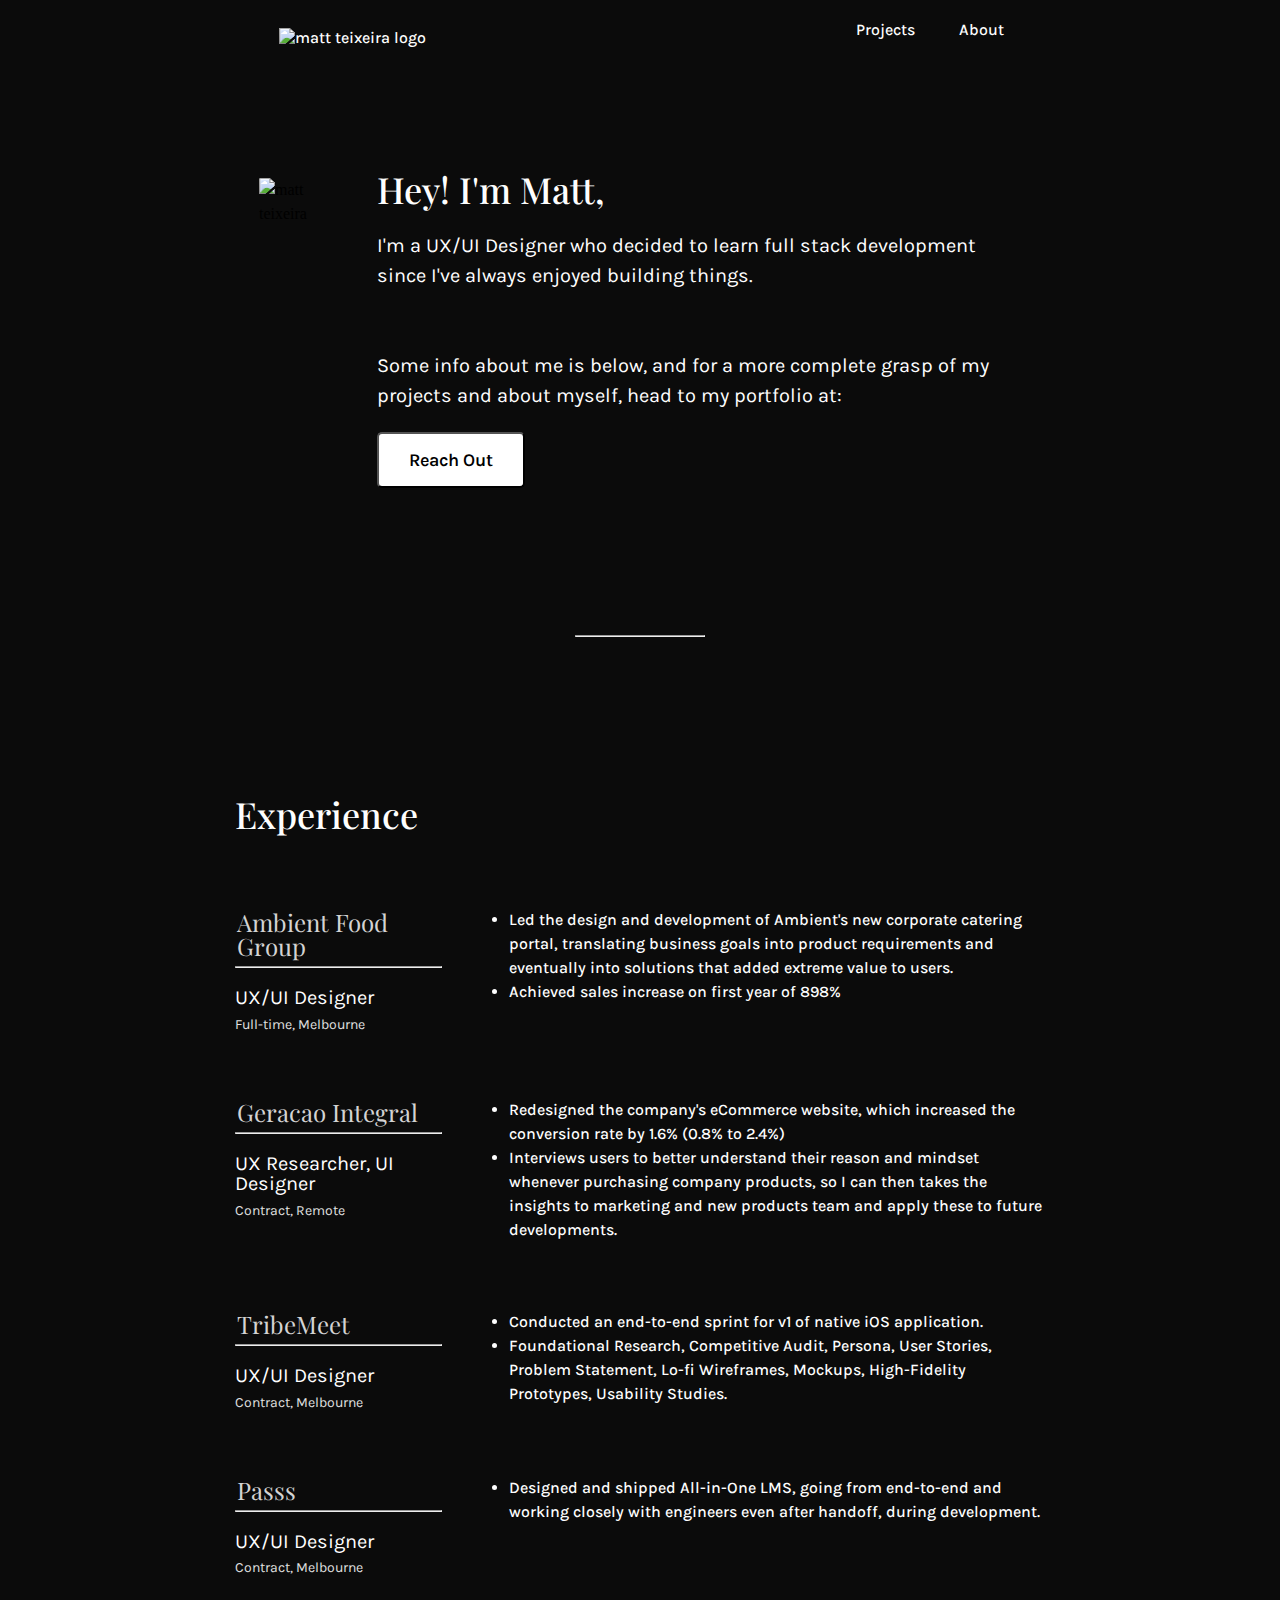
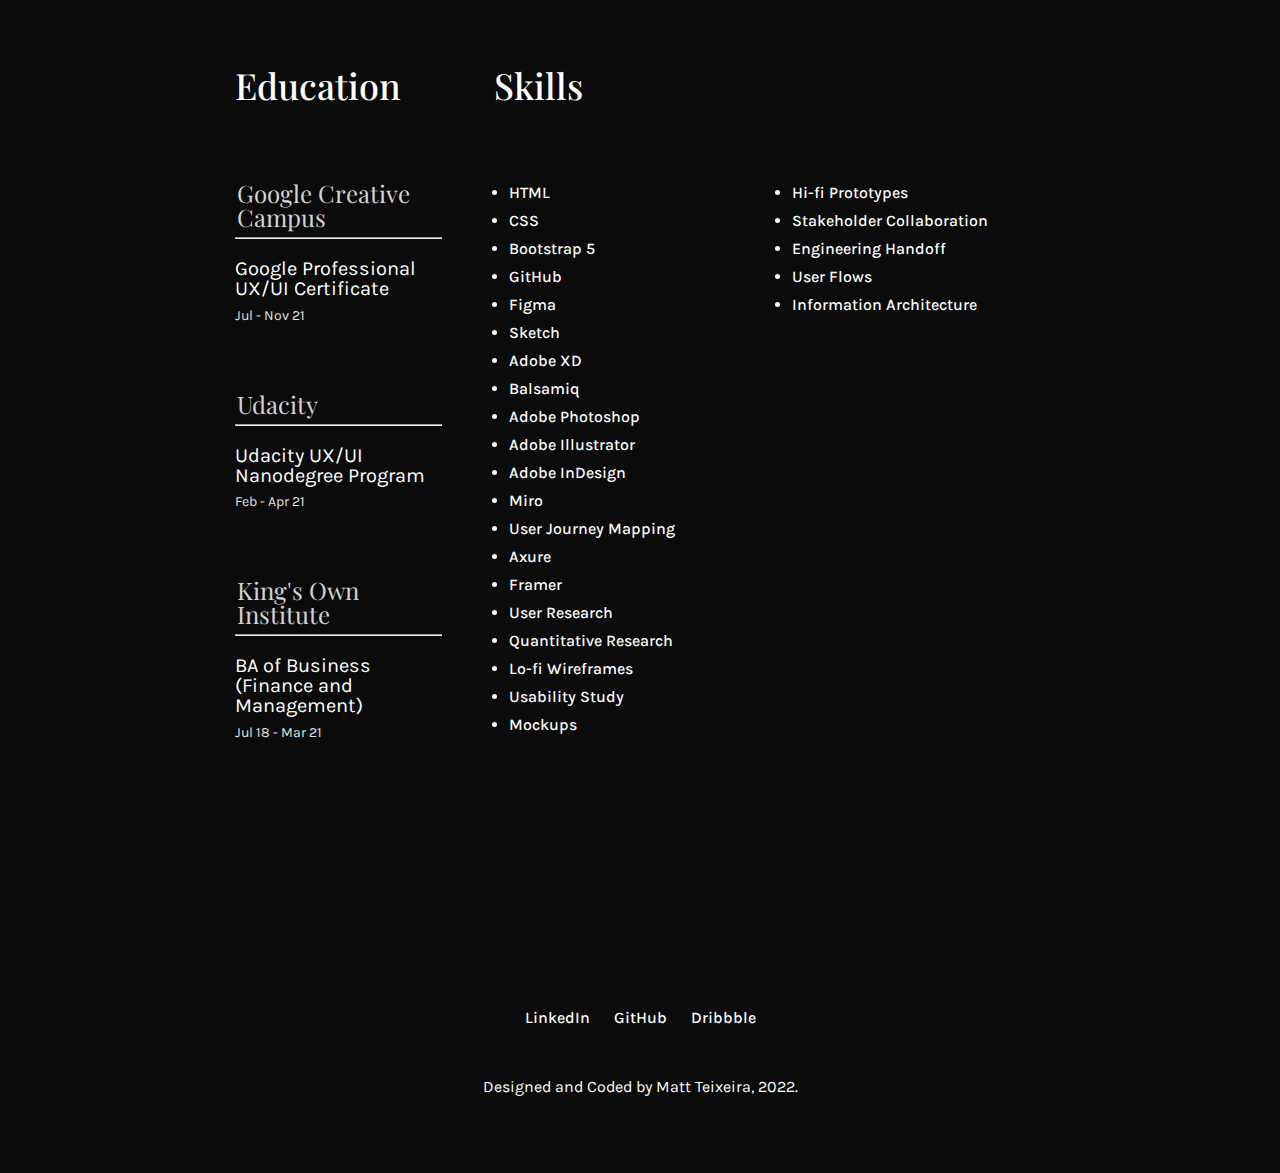
==== about.html @ a46f4762 "Add files via upload" ====
<!DOCTYPE html>
<html lang="en" dir="ltr">
  <head>
    <meta charset="utf-8">
    <title>Matt Teixeira | About</title>
    <link rel="icon" href="favicon.png">
    <link rel="stylesheet" href="css/styles.css">
  </head>
  <body>

    <!-- Header-->
    <header>
      <a class="logo-image" href="index.html"/>
      <img class="logo" src="C:\Users\molii\OneDrive\Área de Trabalho\FS Dev Course\CSS-my-site\navbar\_1\logo-white.png" alt="matt teixeira logo" />
      <nav>
        <ul class="nav_links">
          <li><a href="index.html">Projects</a></li>
          <li><a href="about.html">About</a></li>
        </ul>
      </nav>
    </header>

    <!-- About Me-->

    <div class="tablediv">
      <table >
        <tr>
          <td>
              <img class="me" src="G:\My Drive\UX Design\Portfolio Resources\Me Photo.jpg" alt="matt teixeira" />
          </td>
          <td class="aboutme">
            <h2 class="h2about">Hey! I'm Matt,</h2>
            <p style="line-height: 150%">I'm a UX/UI Designer who decided to learn full stack development since I've always enjoyed building things. <br/> <br /><br />
              Some info about me is below, and for a more complete grasp of my projects and about myself, head to my portfolio at: <a href="www.mattteixeira.com.au" alt="matt teixeira portfolio"/>
            </p>
            <p>
                <a href="https://www.linkedin.com/in/matt-teixeira/" target="_blank"><button>Reach Out</button></a>
            </p>
          </td>
        </tr>

      </table>
    </div>

    <hr style="max-width: 10%"/>


    <!-- Resume -->
    <section>
      <div>
         <table class="table-content">
           <tr colspan="2">
             <td>
                   <h2 class="h2table">Experience </h2>
             </td>
           </tr>
           <tr>
             <td width="30%">
               <h4>Ambient Food Group</h4>
               <hr />
               <p class="paragraph">
                 UX/UI Designer
               </p>
               <p class="paragraph info">
                 Full-time, Melbourne
               </p>
             </td>
             <td width="70%">
               <ul>
                 <li>
                   Led the design and development of Ambient's new corporate catering portal, translating business goals into product requirements and eventually into solutions that added extreme value to users.
                 </li>
                 <li>
                   Achieved sales increase on first year of 898%
                 </li>
               </ul>
             </td>
           </tr>

           <tr>
             <td>
               <h4>Geracao Integral</h4>
               <hr />
               <p class="paragraph">
                 UX Researcher, UI Designer
               </p>
               <p class="paragraph info">
                 Contract, Remote
               </p>
             </td>
             <td>
               <ul>
                 <li>
                   Redesigned the company's eCommerce website, which increased the conversion rate by 1.6% (0.8% to 2.4%)
                 </li>
                 <li>
                   Interviews users to better understand their reason and mindset whenever purchasing company products, so I can then takes the insights to marketing and new products team and apply these to future developments.
                 </li>
               </ul>
             </td>
           </tr>

           <tr>
             <td>
               <h4>TribeMeet</h4>
               <hr />
               <p class="paragraph">
                 UX/UI Designer
               </p>
               <p class="paragraph info">
                 Contract, Melbourne
               </p>
             </td>
             <td>
               <ul>
                 <li>
                   Conducted an end-to-end sprint for v1 of native iOS application.
                 </li>
                 <li>
                   Foundational Research, Competitive Audit, Persona, User Stories, Problem Statement, Lo-fi Wireframes, Mockups, High-Fidelity Prototypes, Usability Studies.
                 </li>
               </ul>
             </td>
           </tr>

           <tr>
             <td width="30%">
               <h4>Passs</h4>
               <hr />
               <p class="paragraph">
                 UX/UI Designer
               </p>
               <p class="paragraph info">
                 Contract, Melbourne
               </p>
             </td>
             <td width="70%">
               <ul>
                 <li>
                   Designed and shipped All-in-One LMS, going from end-to-end and working closely with engineers even after handoff, during development.
                 </li>
               </ul>
             </td>
           </tr>
         </table>

        <table class="table-content">
          <tr>
            <td width="30%">
              <h2 class="h2table">Education </h2>
            </td>
            <td colspan="2" width="70%">
              <h2 class="h2table" colspan="2">Skills </h2>
            </td>
          </tr>

          <tr>
            <td>
              <h4>Google Creative Campus</h4>
              <hr />
              <p class="paragraph">
                Google Professional UX/UI Certificate
              </p>
              <p class="paragraph info">
                Jul - Nov 21
              </p>
            </td>
            <td rowspan="3">
              <ul style="line-height: 175%">
                <li>HTML</li>
                <li>CSS</li>
                <li>Bootstrap 5</li>
                <li>GitHub</li>
                <li>Figma</li>
                <li>Sketch</li>
                <li>Adobe XD</li>
                <li>Balsamiq</li>
                <li>Adobe Photoshop</li>
                <li>Adobe Illustrator</li>
                <li>Adobe InDesign</li>
                <li>Miro</li>
                <li>User Journey Mapping</li>
                <li>Axure</li>
                <li>Framer</li>
                <li>User Research</li>
                <li>Quantitative Research</li>
                <li>Lo-fi Wireframes</li>
                <li>Usability Study</li>
                <li>Mockups</li>
              </ul>
            </td>
            <td rowspan="3">
              <ul style="line-height: 175%">
                <li>Hi-fi Prototypes</li>
                <li>Stakeholder Collaboration</li>
                <li>Engineering Handoff</li>
                <li>User Flows</li>
                <li>Information Architecture</li>
              </ul>
            </td>
          </tr>
          <tr>
            <td>
              <h4>Udacity</h4>
              <hr />
              <p class="paragraph">
                Udacity UX/UI Nanodegree Program
              </p>
              <p class="paragraph info">
                Feb - Apr 21
              </p>
            </td>
          </tr>
          <tr>
            <td>
              <h4>King's Own Institute</h4>
              <hr />
              <p class="paragraph">
                BA of Business (Finance and Management)
              </p>
              <p class="paragraph info">
                Jul 18 - Mar 21
              </p>
            </td>
          </tr>
        </table>
      </div>
    </section>
    <footer>
      <div class="footer">
        <a href="" target="_blank" class="footer-link">LinkedIn</a>
        <a href="" target="_blank" class="footer-link">GitHub</a>
        <a href="" target="_blank" class="footer-link">Dribbble</a>
        <p style="font-size:16px; text-align: center; margin: 50px auto">
        Designed and Coded by Matt Teixeira, 2022.
        </p>
      </div>
    </footer>
  </body>
</html>
---- css/styles.css ----
@import url('https://fonts.googleapis.com/css2?family=Karla:ital,wght@0,200;0,300;0,400;0,500;0,600;0,700;1,200;1,300&family=Playfair+Display:ital,wght@0,400;0,500;0,600;0,700;0,800;0,900;1,400;1,500;1,600;1,700;1,800;1,900&display=swap');


body {
  background-color: #0B0B0B;
  margin: auto;
  box-sizing: border-box;
  text-align: center;
}

li, a {
  font-family: "Karla", sans-serif;
  font-weight:500;
  font-size: 16px;
  color: #fefefe;
  text-decoration: none;
}

.logo-image {
  height: 100%;
  width: 25%;

}
.nav_links {
  list-style: none;
}

.nav_links li {
  display: inline-block;
  padding: 0 20px;
}

.nav_links li a {
  transition: all 0.2s ease 0s;
}

.nav_links li a:hover {
  color: #ABABAB;
}

div {
  margin: auto;
  margin-bottom: 100px;
  padding: 100px 5% 2%;
}

.hero-div {
  margin: auto;
  max-width: 60%;
}

.hero-img {
  margin: auto;
  align-self: center;
}

header {
  display: flex;
  justify-content: space-between;
  align-items: center;
  padding: 20px 20%;
}

h1 {
  font-family: "Karla", serif;
  font-weight: 500;
  margin: auto;
  font-size: 48px;
  color: #fefefe;
}

h2 {
  text-align: center;
  font-size: 36px;
  font-family: "Playfair Display", serif;
  font-weight:500;
  color: #fefefe;
}

.h2table {
  text-align: left;
}

.h2about {
  text-align: left;
  padding-top: 0;
  margin-top: 0;
}


h3 {
  font-size: 24px;
  font-family: 'Playfair Display', serif;
  color: white;
  font-weight: 500;
  text-align: left
}
.tablediv {
  max-width: 80%;
}

.aboutme {
  padding-right: 15%;
  padding-top: 0;
}

td {
  vertical-align: top;
}

h4 {
  font-family: 'Playfair Display', serif;
  font-size: 24px;
  color: #d3d3d3;
  text-align: left;
  margin: 1%;
  font-weight: 300;
}

p {
    font-size: 125%;
    color: white;
    line-height: 130%;
    text-align: left;
    font-family: 'Karla', sans-serif;
}

.logo {
  width: 100%;
  height: 100%;
  cursor: pointer;
}

span {
  font-weight: 400;
}

.coverimage {
  margin-top: -5%;
  margin-bottom: -2%;
}

button {
  color: black;
  background-color: white;
  border-radius: 5px;
  padding: 15px 30px;
  font-family: 'Karla', sans-serif;
  font-size: 18px;
  font-weight: 600;
}

button:hover {
  cursor: pointer;
  color: black;
  background-color: #E1E1E1;
  border-radius: 5px;
  padding: 15px 30px;
  font-family: 'Karla', sans-serif;
  font-size: 18px;
  font-weight: 600;
}

.me {
  width: 100%;
  height: 100%;
  margin: auto;
  border-radius: 2%;
}
table {
  max-width: 75%;
  margin: auto;
}
.table-content td,tr {
  margin:auto;
  text-align: left;
  padding: 25px;
  line-height: 150%;
}

.aboutme {
margin: auto;
text-align: center;
padding: 0 0 0 5%;
}

.paragraph {
  line-height: 100%;
}

.info {
  margin-top: -5%;
  font-size: 14px;
  color: #e1e1e1;
}

ul {
  margin-top: 0;
  margin-left: -25px;
}

.footer {
  margin: auto;
}

.footer-link {
  margin: auto 10px;
}
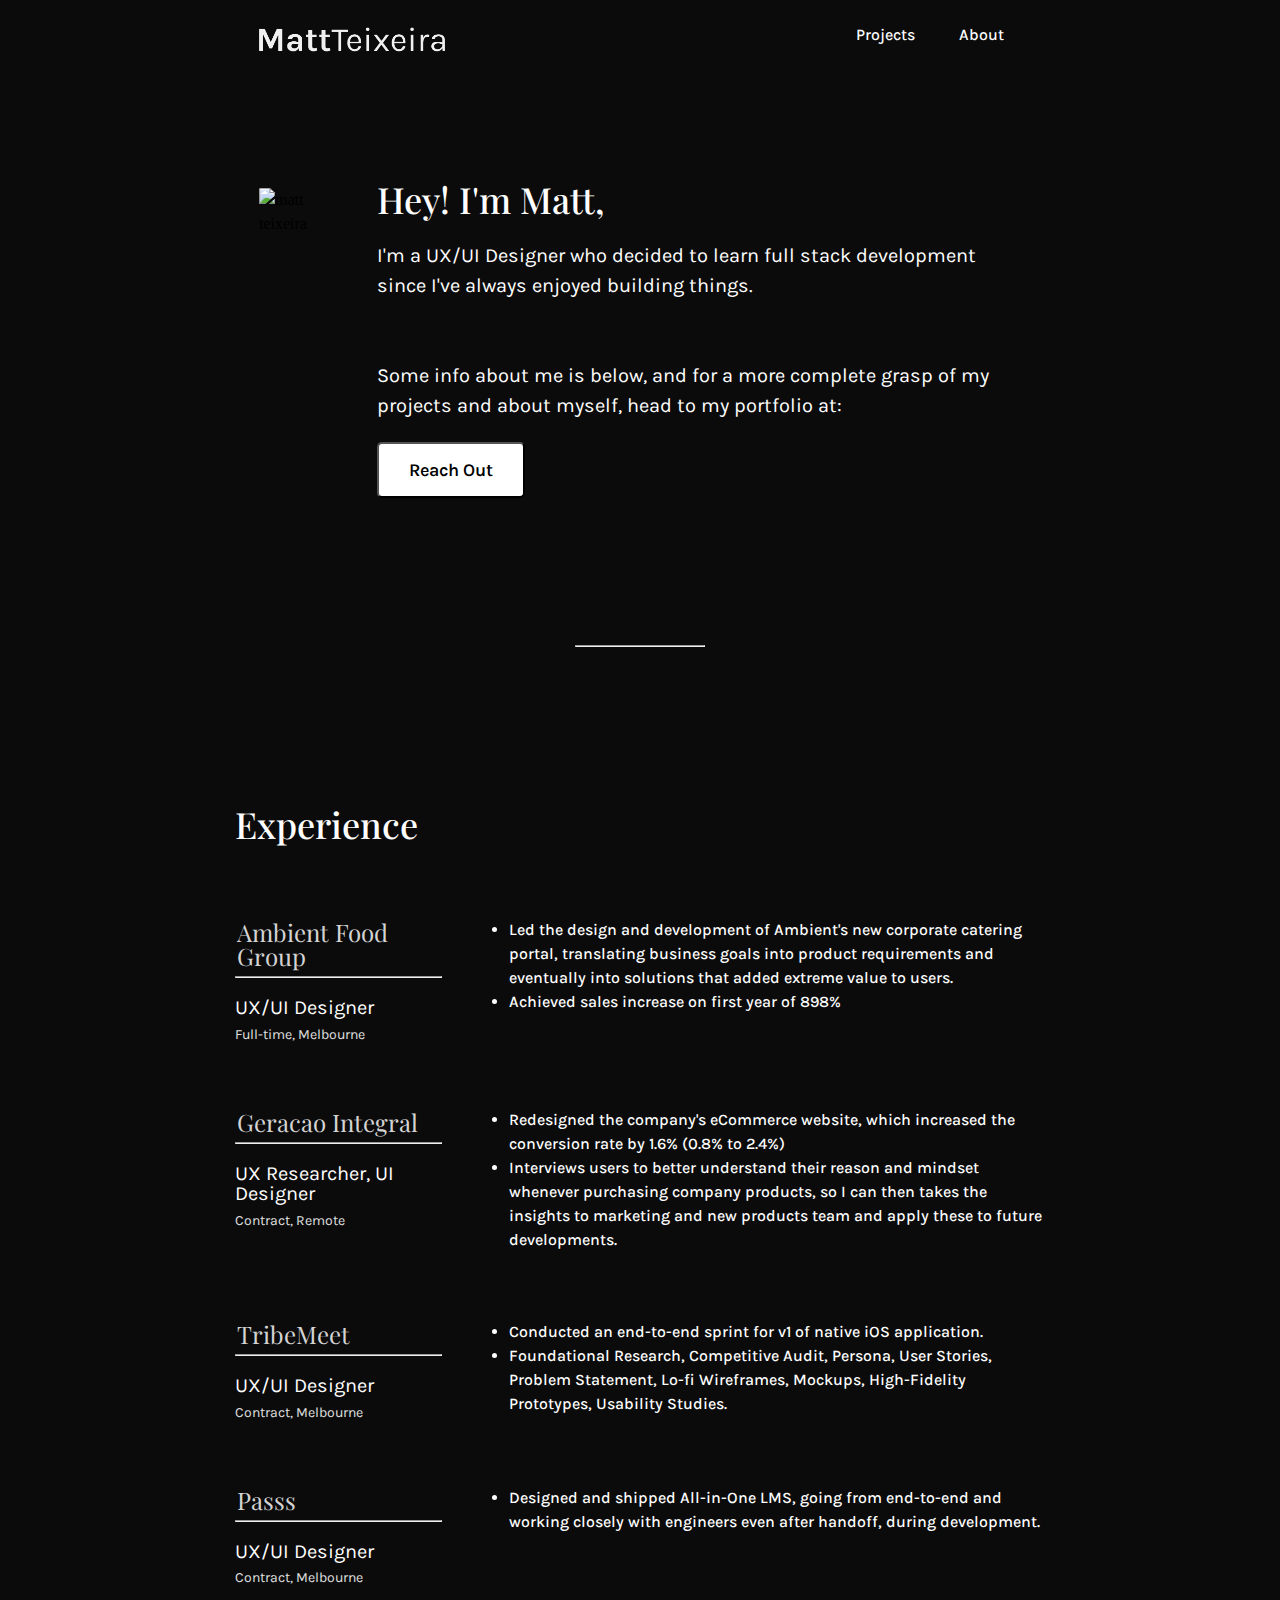
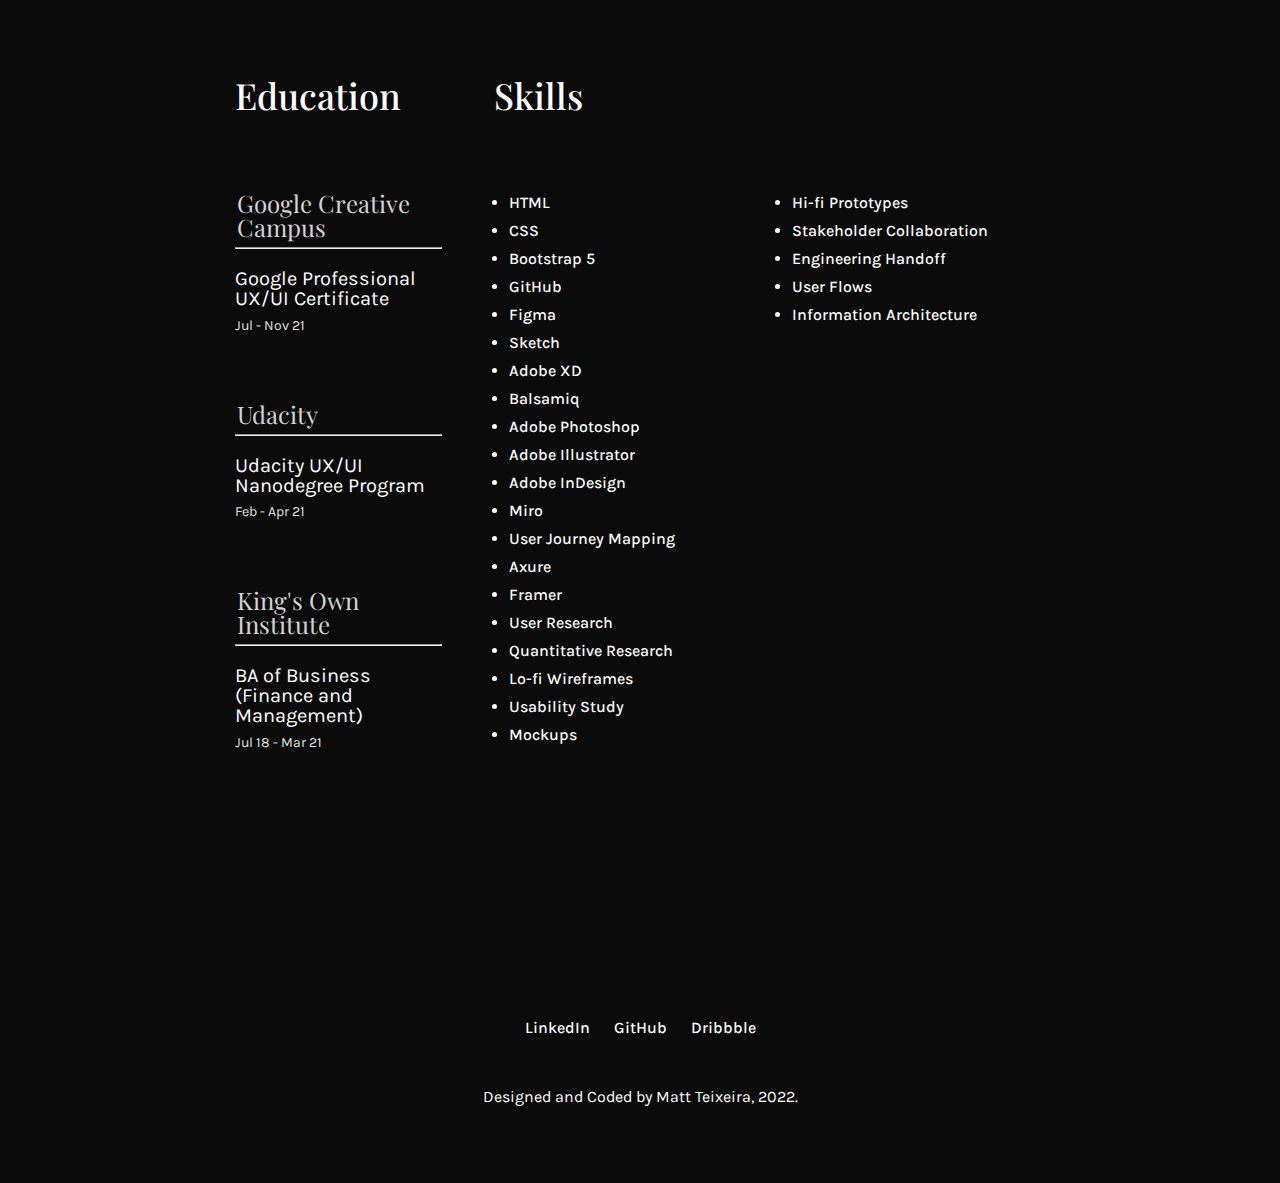
==== commit caebb3bb: "Update about.html" ====
--- a/about.html
+++ b/about.html
@@ -11,7 +11,7 @@
     <!-- Header-->
     <header>
       <a class="logo-image" href="index.html"/>
-      <img class="logo" src="C:\Users\molii\OneDrive\Área de Trabalho\FS Dev Course\CSS-my-site\navbar\_1\logo-white.png" alt="matt teixeira logo" />
+      <img class="logo" src="navbar/_1/logo-white.png" alt="matt teixeira logo" />
       <nav>
         <ul class="nav_links">
           <li><a href="index.html">Projects</a></li>
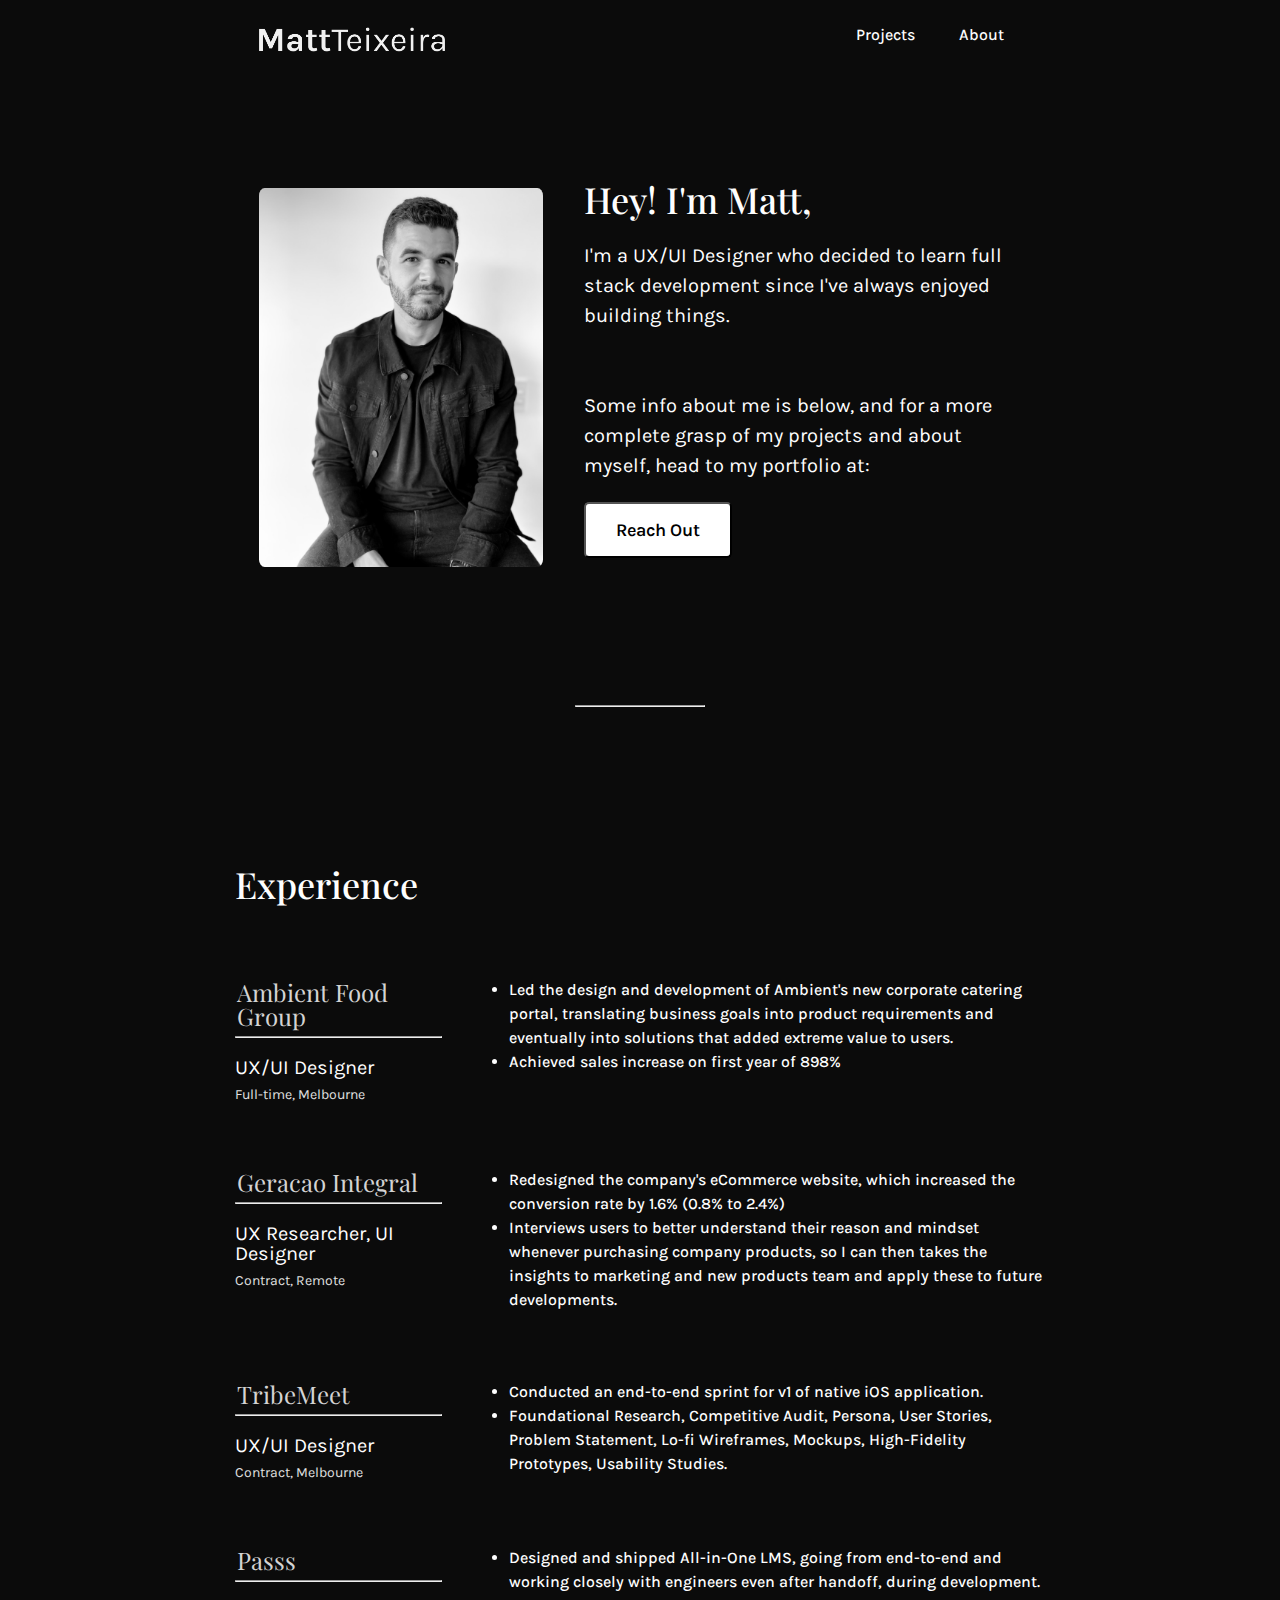
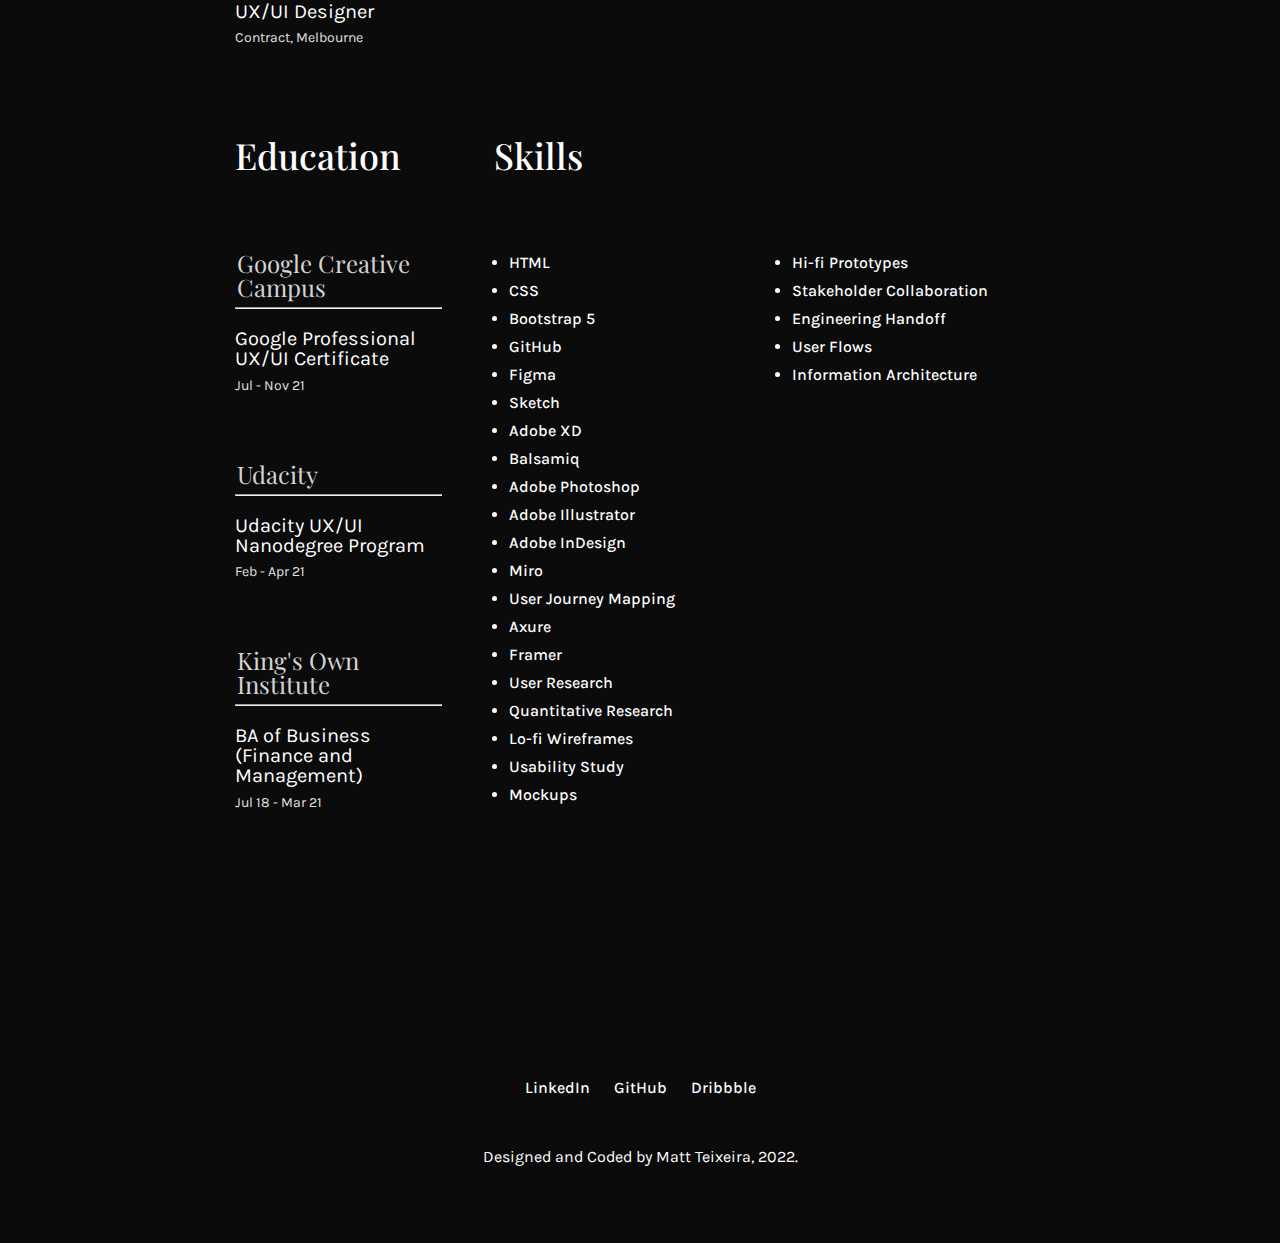
==== commit 5ba52c21: "Update about.html" ====
--- a/about.html
+++ b/about.html
@@ -11,7 +11,7 @@
     <!-- Header-->
     <header>
       <a class="logo-image" href="index.html"/>
-      <img class="logo" src="navbar/_1/logo-white.png" alt="matt teixeira logo" />
+      <img class="logo" src="logo-white.png" alt="matt teixeira logo" />
       <nav>
         <ul class="nav_links">
           <li><a href="index.html">Projects</a></li>
@@ -26,7 +26,7 @@
       <table >
         <tr>
           <td>
-              <img class="me" src="G:\My Drive\UX Design\Portfolio Resources\Me Photo.jpg" alt="matt teixeira" />
+              <img class="me" src="Me Photo.jpg" alt="matt teixeira" />
           </td>
           <td class="aboutme">
             <h2 class="h2about">Hey! I'm Matt,</h2>
